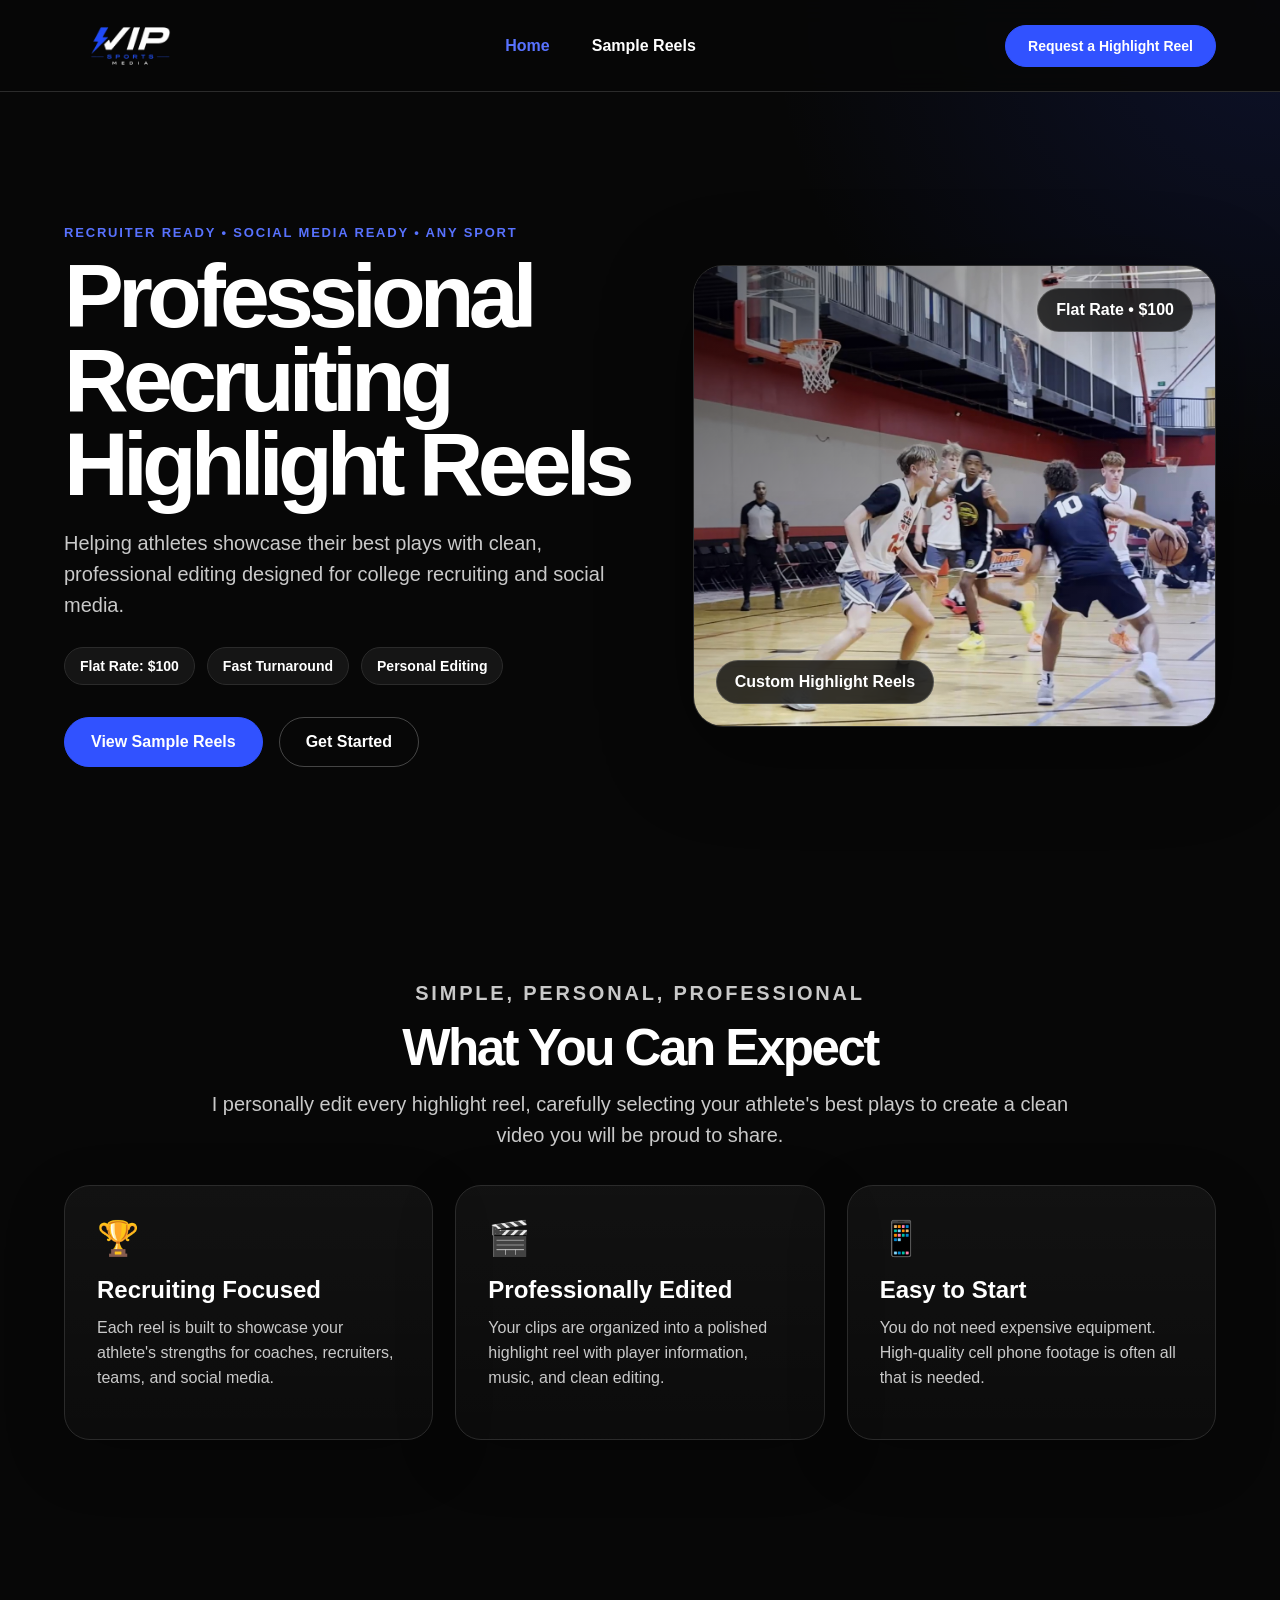
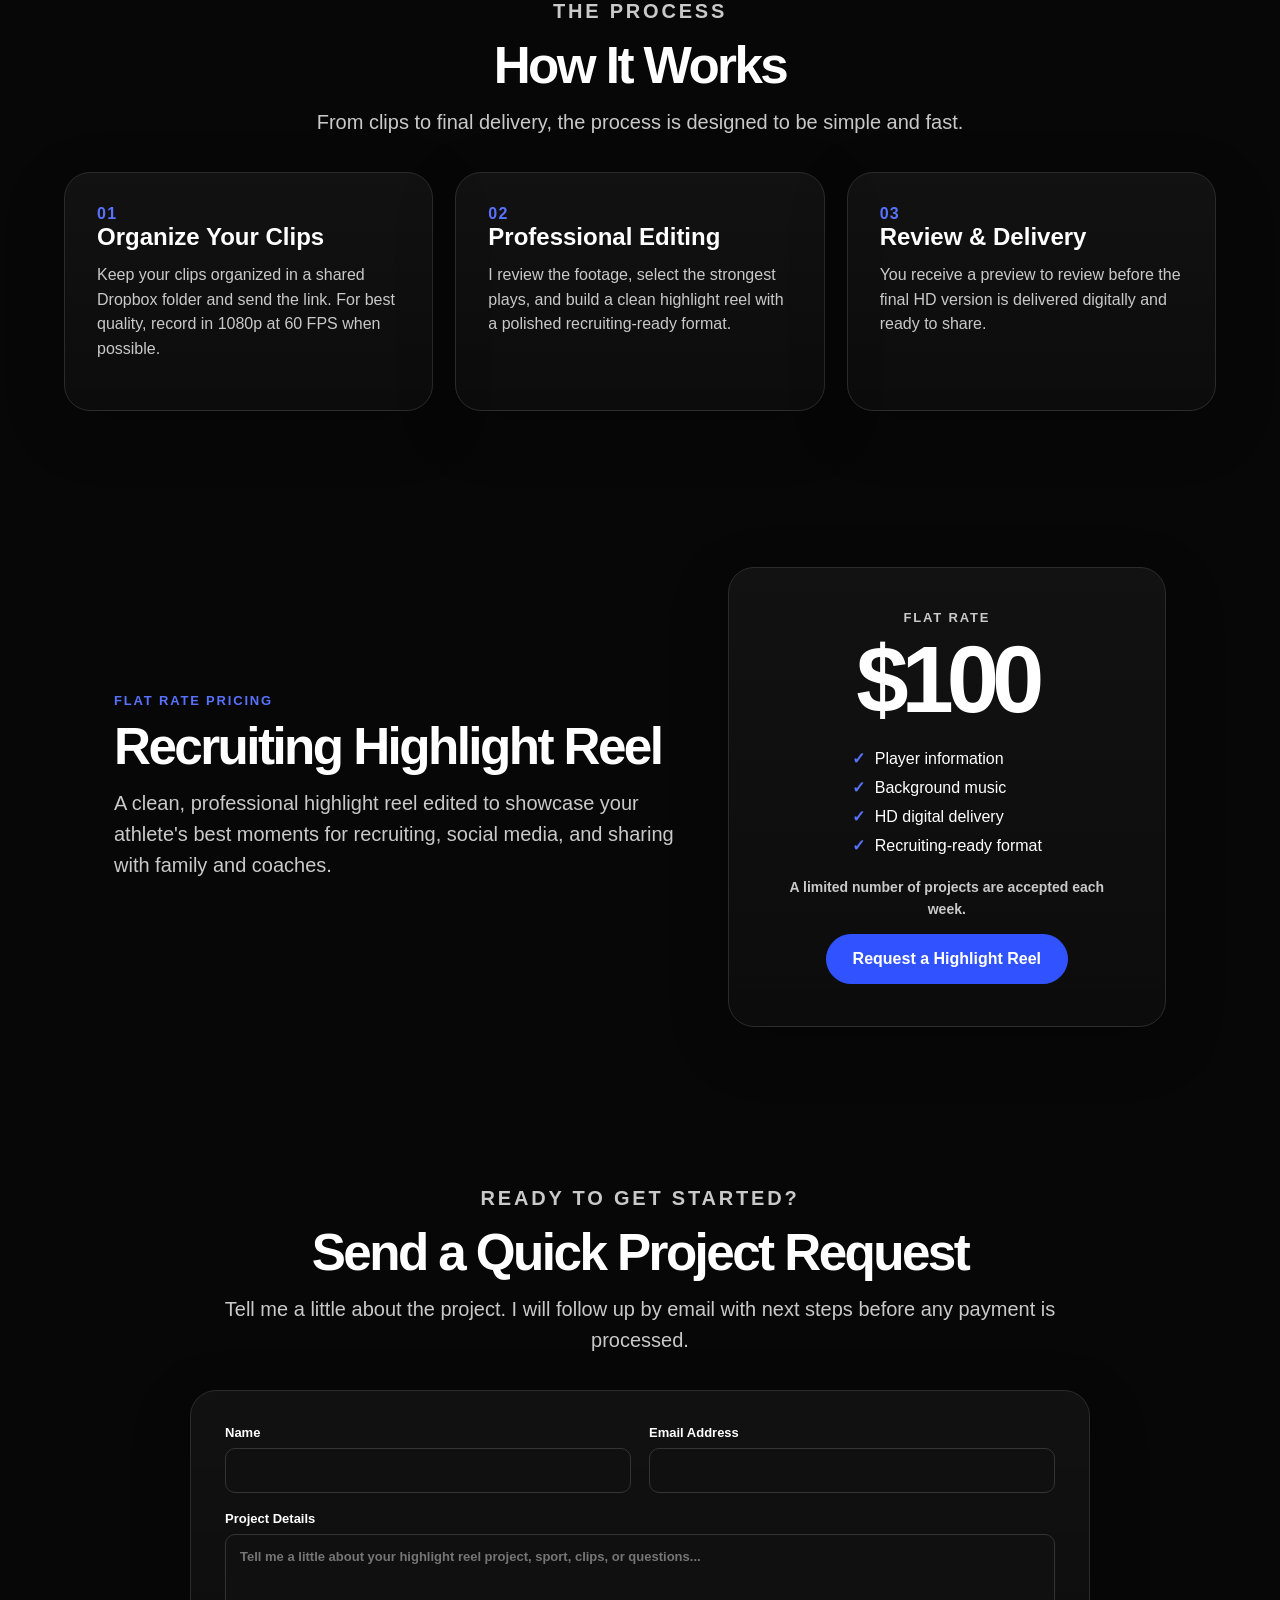
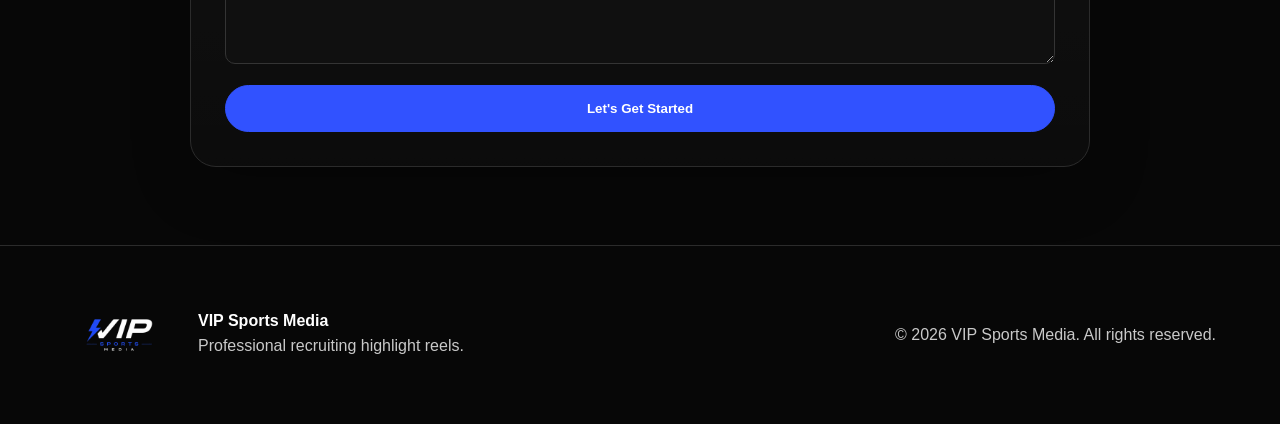
==== index.html @ 54da54a2 "Initial VIP Sports Media website" ====
<!doctype html>
<html lang="en">
<head>
  <meta charset="utf-8">
  <meta name="viewport" content="width=device-width, initial-scale=1">
  <title>VIP Sports Media | Professional Recruiting Highlight Reels</title>
  <meta name="description" content="Professional highlight reels for recruiting, social media, and showcasing your athlete's best plays. Flat rate sports highlight reel editing by VIP Sports Media.">
  <link rel="stylesheet" href="css/styles.css">
</head>
<body>
  <header class="site-header">
    <a class="brand" href="index.html" aria-label="VIP Sports Media home">
      <img src="images/logo.png" alt="VIP Sports Media logo">
    </a>
    <nav aria-label="Primary navigation">
      <a href="index.html" class="active">Home</a>
      <a href="sample-reels.html">Sample Reels</a>
    </nav>
    <a class="btn btn-small" href="#request">Request a Highlight Reel</a>
  </header>

  <main>
    <section class="hero section reveal">
      <div class="hero-copy">
        <p class="eyebrow">Recruiter Ready • Social Media Ready • Any Sport</p>
        <h1>Professional Recruiting Highlight Reels</h1>
        <p class="lead">Helping athletes showcase their best plays with clean, professional editing designed for college recruiting and social media.</p>
        <div class="pill-row" aria-label="Key features">
          <span>Flat Rate: $100</span>
          <span>Fast Turnaround</span>
          <span>Personal Editing</span>
        </div>
        <div class="actions">
          <a class="btn" href="sample-reels.html">View Sample Reels</a>
          <a class="btn btn-outline" href="#request">Get Started</a>
        </div>
      </div>
      <div class="hero-visual" aria-label="Basketball highlight reel action photo">
        <img src="images/hero-basketball.jpg" alt="Basketball player driving with the ball during a game">
        <div class="badge badge-top">Flat Rate • $100</div>
        <div class="badge badge-bottom">Custom Highlight Reels</div>
      </div>
    </section>

    <section class="section reveal">
      <div class="section-heading center">
        <p class="eyebrow">Simple, Personal, Professional</p>
        <h2>What You Can Expect</h2>
        <p>I personally edit every highlight reel, carefully selecting your athlete's best plays to create a clean video you will be proud to share.</p>
      </div>
      <div class="feature-grid three">
        <article class="card feature-card">
          <div class="icon">🏆</div>
          <h3>Recruiting Focused</h3>
          <p>Each reel is built to showcase your athlete's strengths for coaches, recruiters, teams, and social media.</p>
        </article>
        <article class="card feature-card">
          <div class="icon">🎬</div>
          <h3>Professionally Edited</h3>
          <p>Your clips are organized into a polished highlight reel with player information, music, and clean editing.</p>
        </article>
        <article class="card feature-card">
          <div class="icon">📱</div>
          <h3>Easy to Start</h3>
          <p>You do not need expensive equipment. High-quality cell phone footage is often all that is needed.</p>
        </article>
      </div>
    </section>

    <section class="section reveal">
      <div class="section-heading center">
        <p class="eyebrow">The Process</p>
        <h2>How It Works</h2>
        <p>From clips to final delivery, the process is designed to be simple and fast.</p>
      </div>
      <div class="steps-row">
        <article class="step-card card">
          <span class="step-number">01</span>
          <h3>Organize Your Clips</h3>
          <p>Keep your clips organized in a shared Dropbox folder and send the link. For best quality, record in 1080p at 60 FPS when possible.</p>
        </article>
        <article class="step-card card">
          <span class="step-number">02</span>
          <h3>Professional Editing</h3>
          <p>I review the footage, select the strongest plays, and build a clean highlight reel with a polished recruiting-ready format.</p>
        </article>
        <article class="step-card card">
          <span class="step-number">03</span>
          <h3>Review & Delivery</h3>
          <p>You receive a preview to review before the final HD version is delivered digitally and ready to share.</p>
        </article>
      </div>
    </section>

    <section class="section split-section reveal">
      <div>
        <p class="eyebrow">Flat Rate Pricing</p>
        <h2>Recruiting Highlight Reel</h2>
        <p class="section-text">A clean, professional highlight reel edited to showcase your athlete's best moments for recruiting, social media, and sharing with family and coaches.</p>
      </div>
      <div class="price-card card">
        <div class="price-label">Flat Rate</div>
        <div class="price">$100</div>
        <ul class="check-list">
          <li>Player information</li>
          <li>Background music</li>
          <li>HD digital delivery</li>
          <li>Recruiting-ready format</li>
        </ul>
        <p class="small-note">A limited number of projects are accepted each week.</p>
        <a class="btn" href="#request">Request a Highlight Reel</a>
      </div>
    </section>

    <section class="section reveal" id="request">
      <div class="section-heading center narrow">
        <p class="eyebrow">Ready to Get Started?</p>
        <h2>Send a Quick Project Request</h2>
        <p>Tell me a little about the project. I will follow up by email with next steps before any payment is processed.</p>
      </div>
      <form class="contact-card card" action="https://formspree.io/f/YOUR-FORM-ID" method="POST">
        <div class="form-grid">
          <label>Name
            <input name="Name" autocomplete="name" required>
          </label>
          <label>Email Address
            <input name="Email" type="email" autocomplete="email" required>
          </label>
        </div>
        <label>Project Details
          <textarea name="Project Details" placeholder="Tell me a little about your highlight reel project, sport, clips, or questions..."></textarea>
        </label>
        <input type="hidden" name="_subject" value="New VIP Sports Media Project Request">
        <button class="btn btn-full" type="submit">Let's Get Started</button>
      </form>
    </section>
  </main>

  <footer class="site-footer">
    <img src="images/logo.png" alt="VIP Sports Media logo">
    <div>
      <strong>VIP Sports Media</strong>
      <p>Professional recruiting highlight reels.</p>
    </div>
    <p>© 2026 VIP Sports Media. All rights reserved.</p>
  </footer>

  <script src="js/script.js"></script>
</body>
</html>
---- css/styles.css ----
:root {
  --bg: #070707;
  --surface: #111111;
  --card: #171717;
  --line: #2b2b2b;
  --text: #ffffff;
  --muted: #c9c9c9;
  --soft: #f4f4f4;
  --blue: #3152ff;
  --blue-light: #5872ff;
  --shadow: 0 24px 90px rgba(0, 0, 0, .42);
}

* { box-sizing: border-box; }
html { scroll-behavior: smooth; }
body {
  margin: 0;
  background: radial-gradient(circle at top right, rgba(49, 82, 255, .14), transparent 32rem), var(--bg);
  color: var(--text);
  font-family: Arial, Helvetica, sans-serif;
}
a { color: inherit; }
img, video { max-width: 100%; }

.site-header {
  min-height: 92px;
  display: flex;
  align-items: center;
  justify-content: space-between;
  gap: 24px;
  padding: 0 5vw;
  border-bottom: 1px solid var(--line);
  background: rgba(7, 7, 7, .9);
  backdrop-filter: blur(14px);
  position: sticky;
  top: 0;
  z-index: 10;
}
.brand img { width: 132px; display: block; }
nav { display: flex; gap: 42px; font-weight: 800; }
nav a { text-decoration: none; color: var(--text); }
nav a:hover, nav a.active { color: var(--blue-light); }

.section { padding: 78px 5vw; }
.center { text-align: center; }
.narrow { max-width: 760px; margin: 0 auto; }

.btn {
  display: inline-flex;
  align-items: center;
  justify-content: center;
  background: var(--blue);
  color: #fff;
  text-decoration: none;
  border: 1px solid var(--blue);
  border-radius: 999px;
  padding: 15px 26px;
  font-weight: 900;
  cursor: pointer;
  transition: transform .2s ease, background .2s ease, border-color .2s ease;
}
.btn:hover { background: var(--blue-light); border-color: var(--blue-light); transform: translateY(-2px); }
.btn-small { padding: 12px 22px; font-size: 14px; }
.btn-outline { background: transparent; border-color: rgba(255, 255, 255, .25); }
.btn-full { width: 100%; }

.eyebrow {
  margin: 0 0 14px;
  color: var(--blue-light);
  text-transform: uppercase;
  letter-spacing: .14em;
  font-weight: 900;
  font-size: 13px;
}
h1, h2, h3, p { margin-top: 0; }
h1 {
  font-size: clamp(48px, 7vw, 92px);
  line-height: .94;
  letter-spacing: -.065em;
  margin-bottom: 22px;
}
h2 {
  font-size: clamp(36px, 4vw, 58px);
  line-height: .98;
  letter-spacing: -.05em;
  margin-bottom: 16px;
}
h3 { font-size: 24px; margin-bottom: 12px; }
.lead, .section-heading p, .section-text {
  color: var(--muted);
  font-size: 20px;
  line-height: 1.55;
}
.centered { margin-left: auto; margin-right: auto; }
.section-heading { max-width: 860px; margin: 0 auto 34px; }

.hero {
  display: grid;
  grid-template-columns: minmax(0, 1fr) minmax(360px, .92fr);
  gap: 60px;
  align-items: center;
  min-height: calc(100vh - 92px);
}
.hero-copy { max-width: 780px; }
.pill-row {
  display: flex;
  flex-wrap: wrap;
  gap: 12px;
  margin: 26px 0 0;
}
.pill-row span {
  background: rgba(255, 255, 255, .055);
  border: 1px solid var(--line);
  border-radius: 999px;
  padding: 10px 15px;
  font-size: 14px;
  font-weight: 900;
}
.actions { display: flex; flex-wrap: wrap; gap: 16px; margin-top: 32px; }
.hero-visual {
  position: relative;
  min-height: 460px;
  border: 1px solid var(--line);
  border-radius: 30px;
  overflow: hidden;
  background: #000;
  box-shadow: var(--shadow);
}
.hero-visual::after {
  content: "";
  position: absolute;
  inset: 0;
  background: linear-gradient(135deg, rgba(0,0,0,.58), rgba(0,0,0,.05) 55%, rgba(49,82,255,.22));
}
.hero-visual img { width: 100%; height: 100%; min-height: 460px; object-fit: cover; display: block; }
.badge {
  position: absolute;
  z-index: 2;
  background: rgba(7, 7, 7, .78);
  border: 1px solid rgba(255, 255, 255, .18);
  backdrop-filter: blur(12px);
  border-radius: 999px;
  padding: 12px 18px;
  font-weight: 900;
}
.badge-top { top: 22px; right: 22px; }
.badge-bottom { bottom: 22px; left: 22px; }

.card {
  background: linear-gradient(180deg, rgba(255,255,255,.045), rgba(255,255,255,.02));
  border: 1px solid var(--line);
  border-radius: 26px;
  box-shadow: 0 18px 60px rgba(0,0,0,.24);
}
.feature-grid, .steps-row {
  display: grid;
  grid-template-columns: repeat(3, minmax(0, 1fr));
  gap: 22px;
  max-width: 1180px;
  margin: 0 auto;
}
.feature-card, .step-card { padding: 32px; }
.feature-card p, .step-card p, .price-card p, .sample-card p, .final-cta p, .site-footer p {
  color: var(--muted);
  line-height: 1.55;
}
.icon { font-size: 34px; margin-bottom: 18px; }
.step-number { color: var(--blue-light); font-weight: 900; letter-spacing: .08em; }

.split-section {
  display: grid;
  grid-template-columns: minmax(0, .9fr) minmax(320px, .7fr);
  gap: 50px;
  align-items: center;
  max-width: 1180px;
  margin: 0 auto;
}
.price-card { padding: 42px; text-align: center; }
.price-label { color: var(--muted); font-weight: 900; text-transform: uppercase; letter-spacing: .14em; font-size: 13px; }
.price { font-size: 94px; line-height: 1; font-weight: 900; letter-spacing: -.075em; margin: 8px 0 22px; }
.check-list { display: inline-grid; gap: 10px; text-align: left; margin: 0 0 22px; padding: 0; list-style: none; }
.check-list li::before { content: "✓"; color: var(--blue-light); font-weight: 900; margin-right: 10px; }
.small-note { font-size: 14px; font-weight: 800; }

.contact-card { max-width: 900px; margin: 34px auto 0; padding: 34px; }
.form-grid { display: grid; grid-template-columns: 1fr 1fr; gap: 18px; }
label { display: block; margin-bottom: 18px; color: var(--text); font-size: 13px; font-weight: 900; }
input, textarea {
  width: 100%;
  margin-top: 8px;
  background: #101010;
  border: 1px solid #343434;
  border-radius: 10px;
  color: var(--text);
  font: inherit;
  padding: 14px;
}
textarea { min-height: 130px; resize: vertical; }
input:focus, textarea:focus { outline: 2px solid rgba(49, 82, 255, .5); border-color: var(--blue-light); }

.samples-hero { padding-bottom: 30px; }
.samples-hero h1 { margin-bottom: 18px; }
.samples-grid { max-width: 1120px; margin: 0 auto; padding-top: 20px; }
.sample-card { padding: 30px; margin-bottom: 36px; }
.sample-info { display: flex; flex-wrap: wrap; align-items: end; justify-content: space-between; gap: 14px; margin-bottom: 22px; }
.sample-info h2 { margin-bottom: 4px; }
.sport-tag { color: var(--blue-light) !important; font-weight: 900; text-transform: uppercase; letter-spacing: .14em; font-size: 13px; }
video { width: 100%; border-radius: 18px; background: #000; display: block; }
.final-cta { max-width: 820px; margin: 0 auto; padding: 44px; }

.site-footer {
  display: grid;
  grid-template-columns: auto 1fr auto;
  align-items: center;
  gap: 24px;
  padding: 52px 5vw;
  border-top: 1px solid var(--line);
}
.site-footer img { width: 110px; }
.site-footer strong { display: block; margin-bottom: 4px; }
.site-footer p { margin: 0; }

.reveal { opacity: 0; transform: translateY(18px); transition: opacity .55s ease, transform .55s ease; }
.reveal.visible { opacity: 1; transform: translateY(0); }

@media (max-width: 900px) {
  .site-header { flex-wrap: wrap; padding: 18px 5vw; }
  .site-header .btn { display: none; }
  nav { order: 3; width: 100%; justify-content: center; gap: 30px; }
  .hero, .split-section, .feature-grid, .steps-row { grid-template-columns: 1fr; }
  .hero { min-height: auto; }
  .hero-visual, .hero-visual img { min-height: 330px; }
  .section { padding: 56px 5vw; }
  .form-grid { grid-template-columns: 1fr; gap: 0; }
  .site-footer { grid-template-columns: 1fr; text-align: center; justify-items: center; }
}

@media (max-width: 560px) {
  .brand img { width: 116px; }
  h1 { font-size: 48px; }
  h2 { font-size: 38px; }
  .lead, .section-heading p, .section-text { font-size: 18px; }
  .actions { flex-direction: column; align-items: stretch; }
  .btn { width: 100%; }
  .price { font-size: 76px; }
  .contact-card, .feature-card, .step-card, .sample-card, .price-card { padding: 24px; }
}
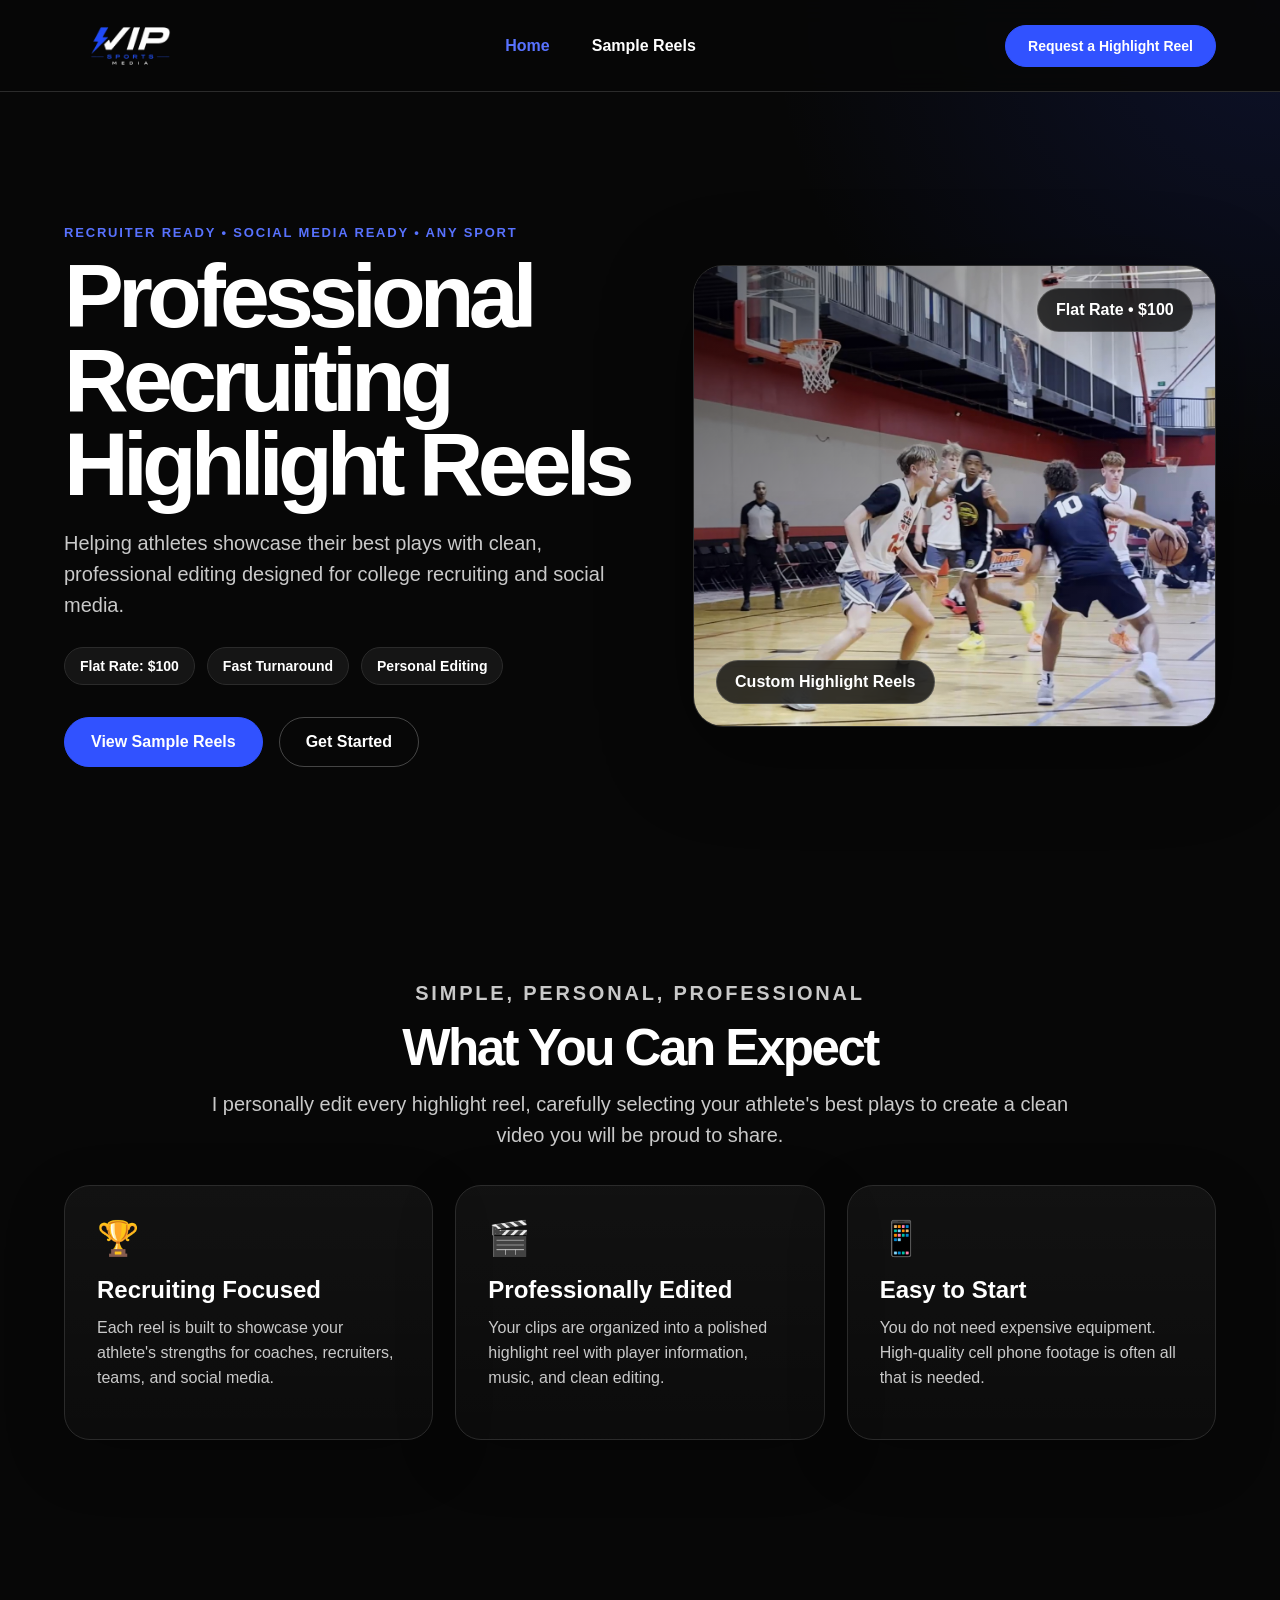
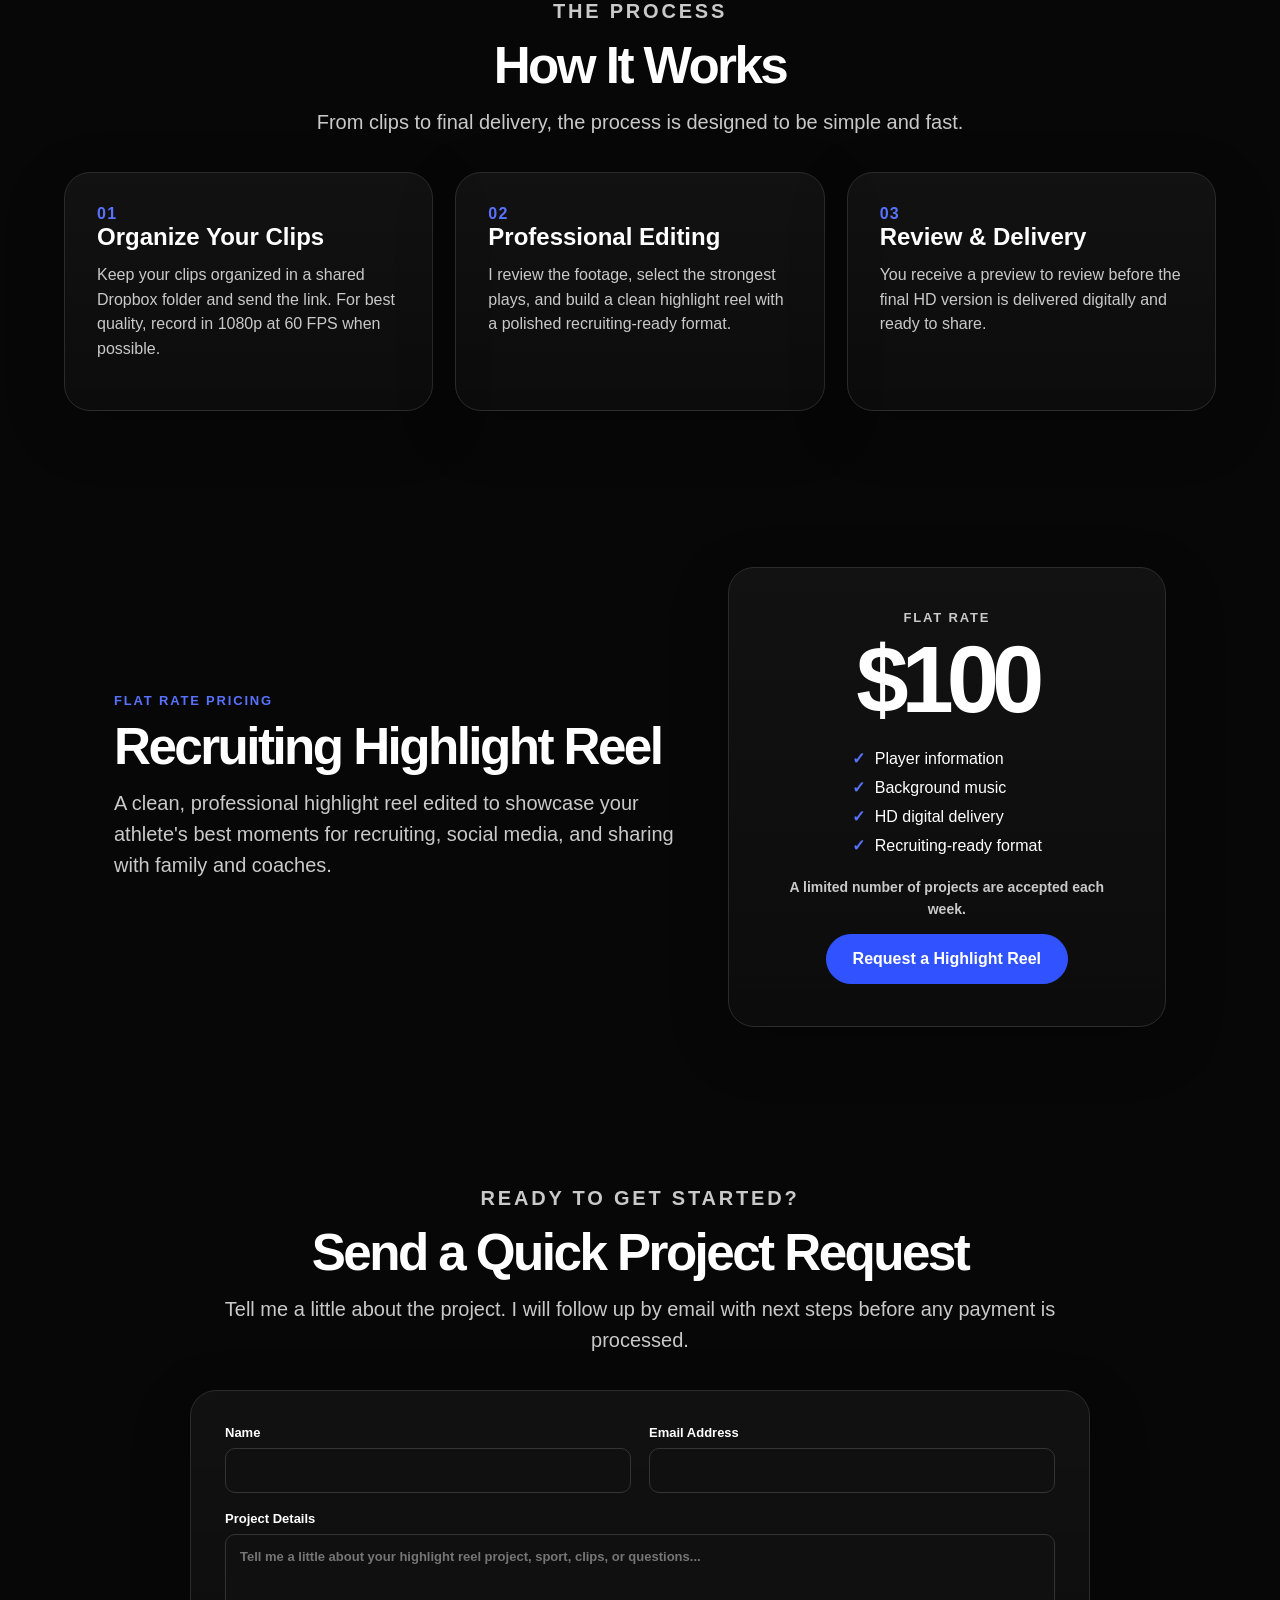
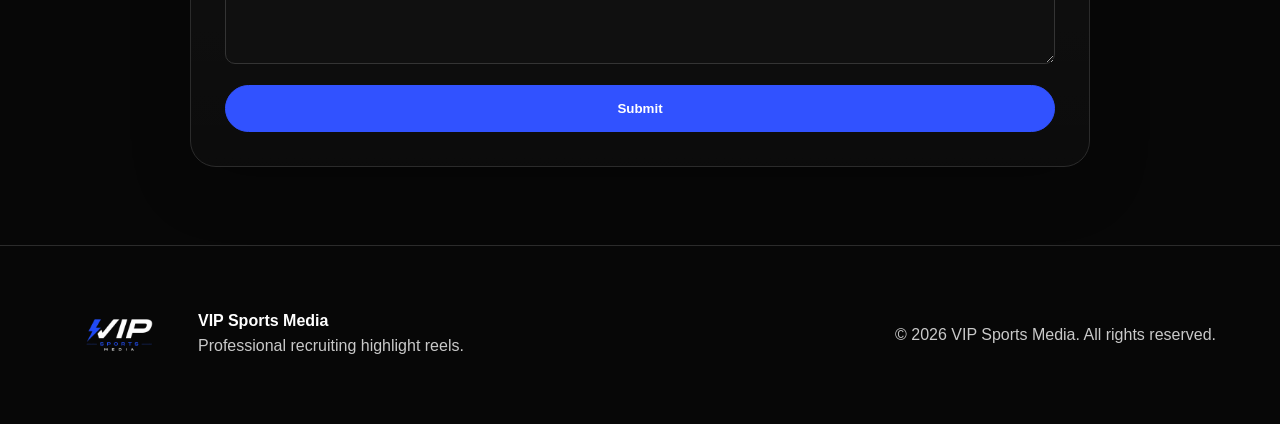
==== commit 87bc36f7: "Update index.html" ====
--- a/index.html
+++ b/index.html
@@ -118,7 +118,7 @@
         <h2>Send a Quick Project Request</h2>
         <p>Tell me a little about the project. I will follow up by email with next steps before any payment is processed.</p>
       </div>
-      <form class="contact-card card" action="https://formspree.io/f/YOUR-FORM-ID" method="POST">
+      <form class="contact-card card" action="https://formspree.io/f/mjgqwjwo" method="POST">
         <div class="form-grid">
           <label>Name
             <input name="Name" autocomplete="name" required>
@@ -131,7 +131,7 @@
           <textarea name="Project Details" placeholder="Tell me a little about your highlight reel project, sport, clips, or questions..."></textarea>
         </label>
         <input type="hidden" name="_subject" value="New VIP Sports Media Project Request">
-        <button class="btn btn-full" type="submit">Let's Get Started</button>
+        <button class="btn btn-full" type="submit">Submit</button>
       </form>
     </section>
   </main>
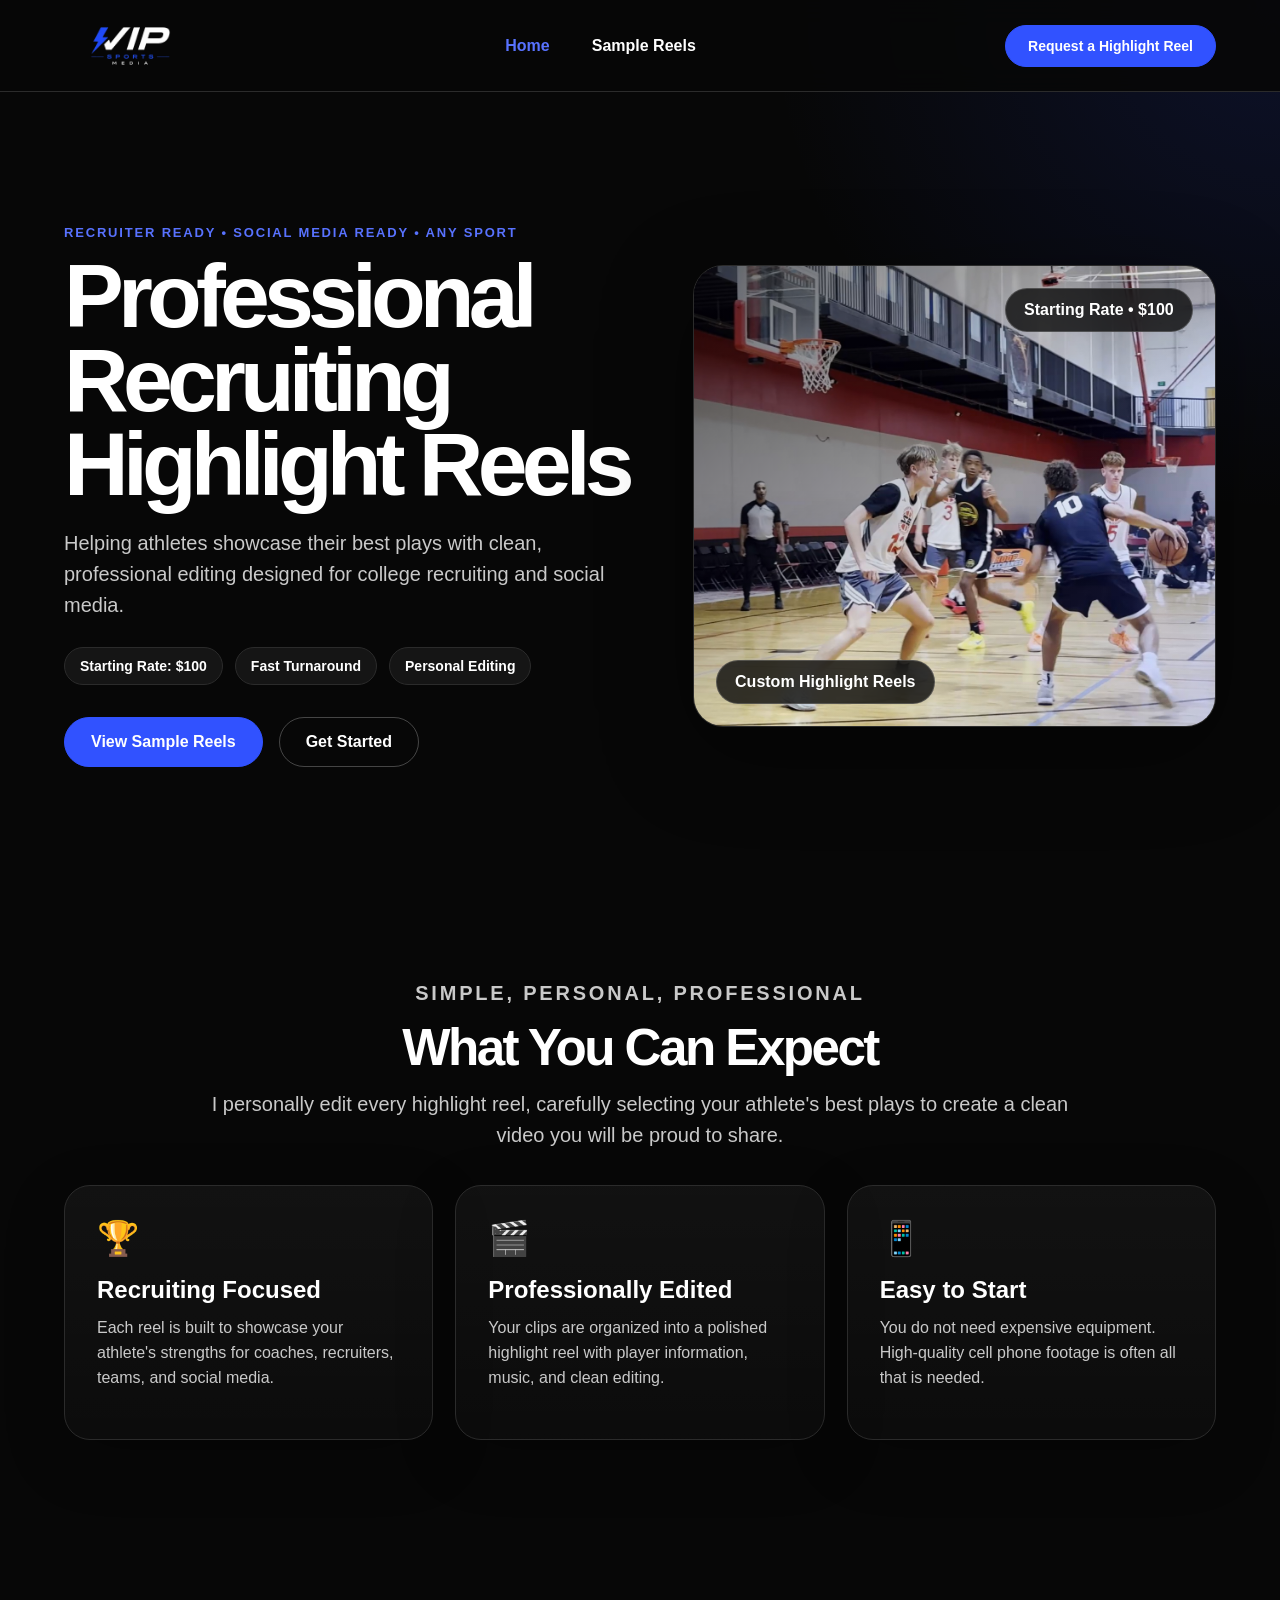
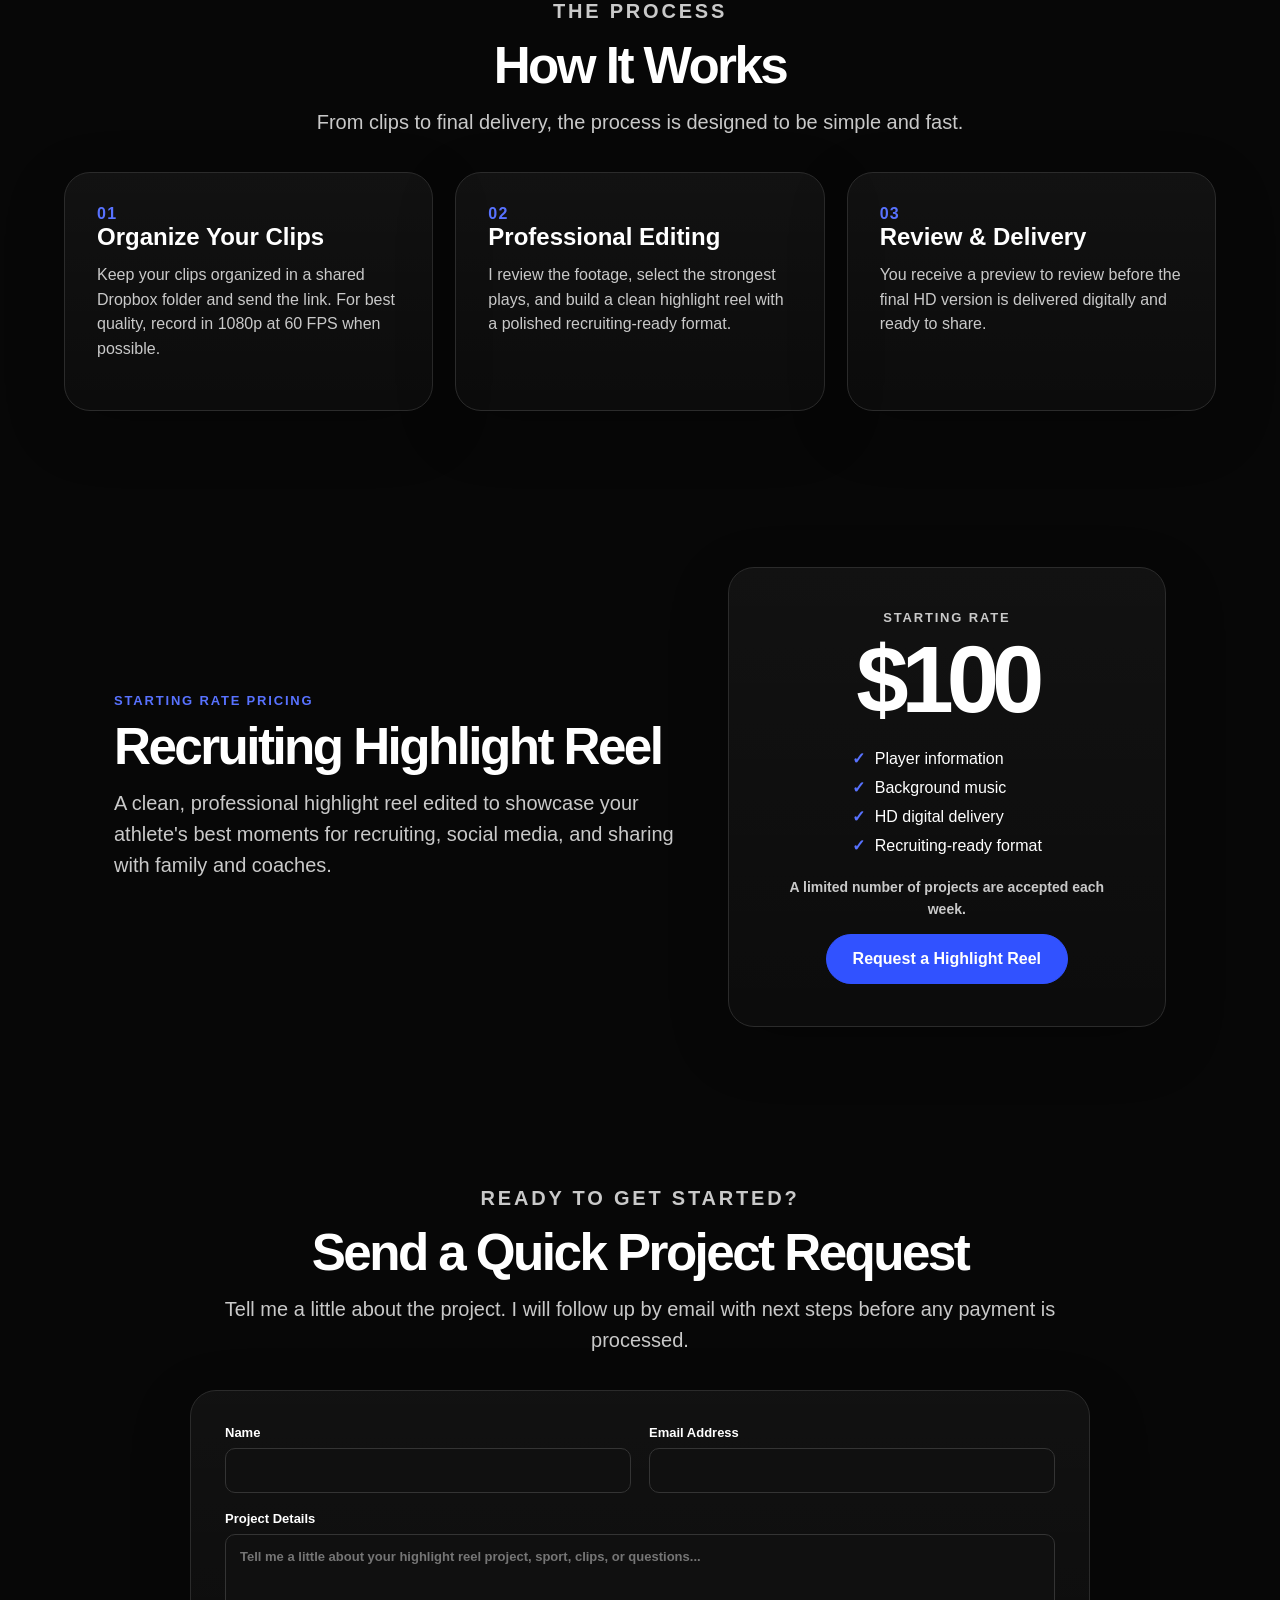
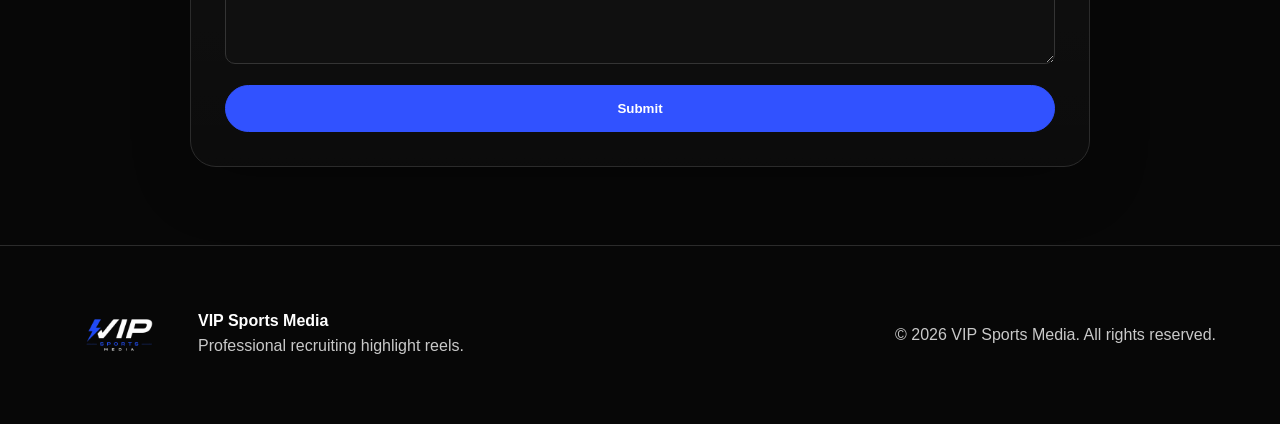
==== commit 87a9fad5: "Update index.html" ====
--- a/index.html
+++ b/index.html
@@ -4,7 +4,7 @@
   <meta charset="utf-8">
   <meta name="viewport" content="width=device-width, initial-scale=1">
   <title>VIP Sports Media | Professional Recruiting Highlight Reels</title>
-  <meta name="description" content="Professional highlight reels for recruiting, social media, and showcasing your athlete's best plays. Flat rate sports highlight reel editing by VIP Sports Media.">
+  <meta name="description" content="Professional highlight reels for recruiting, social media, and showcasing your athlete's best plays. Starting Rate sports highlight reel editing by VIP Sports Media.">
   <link rel="stylesheet" href="css/styles.css">
 </head>
 <body>
@@ -26,7 +26,7 @@
         <h1>Professional Recruiting Highlight Reels</h1>
         <p class="lead">Helping athletes showcase their best plays with clean, professional editing designed for college recruiting and social media.</p>
         <div class="pill-row" aria-label="Key features">
-          <span>Flat Rate: $100</span>
+          <span>Starting Rate: $100</span>
           <span>Fast Turnaround</span>
           <span>Personal Editing</span>
         </div>
@@ -37,7 +37,7 @@
       </div>
       <div class="hero-visual" aria-label="Basketball highlight reel action photo">
         <img src="images/hero-basketball.jpg" alt="Basketball player driving with the ball during a game">
-        <div class="badge badge-top">Flat Rate • $100</div>
+        <div class="badge badge-top">Starting Rate • $100</div>
         <div class="badge badge-bottom">Custom Highlight Reels</div>
       </div>
     </section>
@@ -94,12 +94,12 @@
 
     <section class="section split-section reveal">
       <div>
-        <p class="eyebrow">Flat Rate Pricing</p>
+        <p class="eyebrow">Starting Rate Pricing</p>
         <h2>Recruiting Highlight Reel</h2>
         <p class="section-text">A clean, professional highlight reel edited to showcase your athlete's best moments for recruiting, social media, and sharing with family and coaches.</p>
       </div>
       <div class="price-card card">
-        <div class="price-label">Flat Rate</div>
+        <div class="price-label">Starting Rate</div>
         <div class="price">$100</div>
         <ul class="check-list">
           <li>Player information</li>
